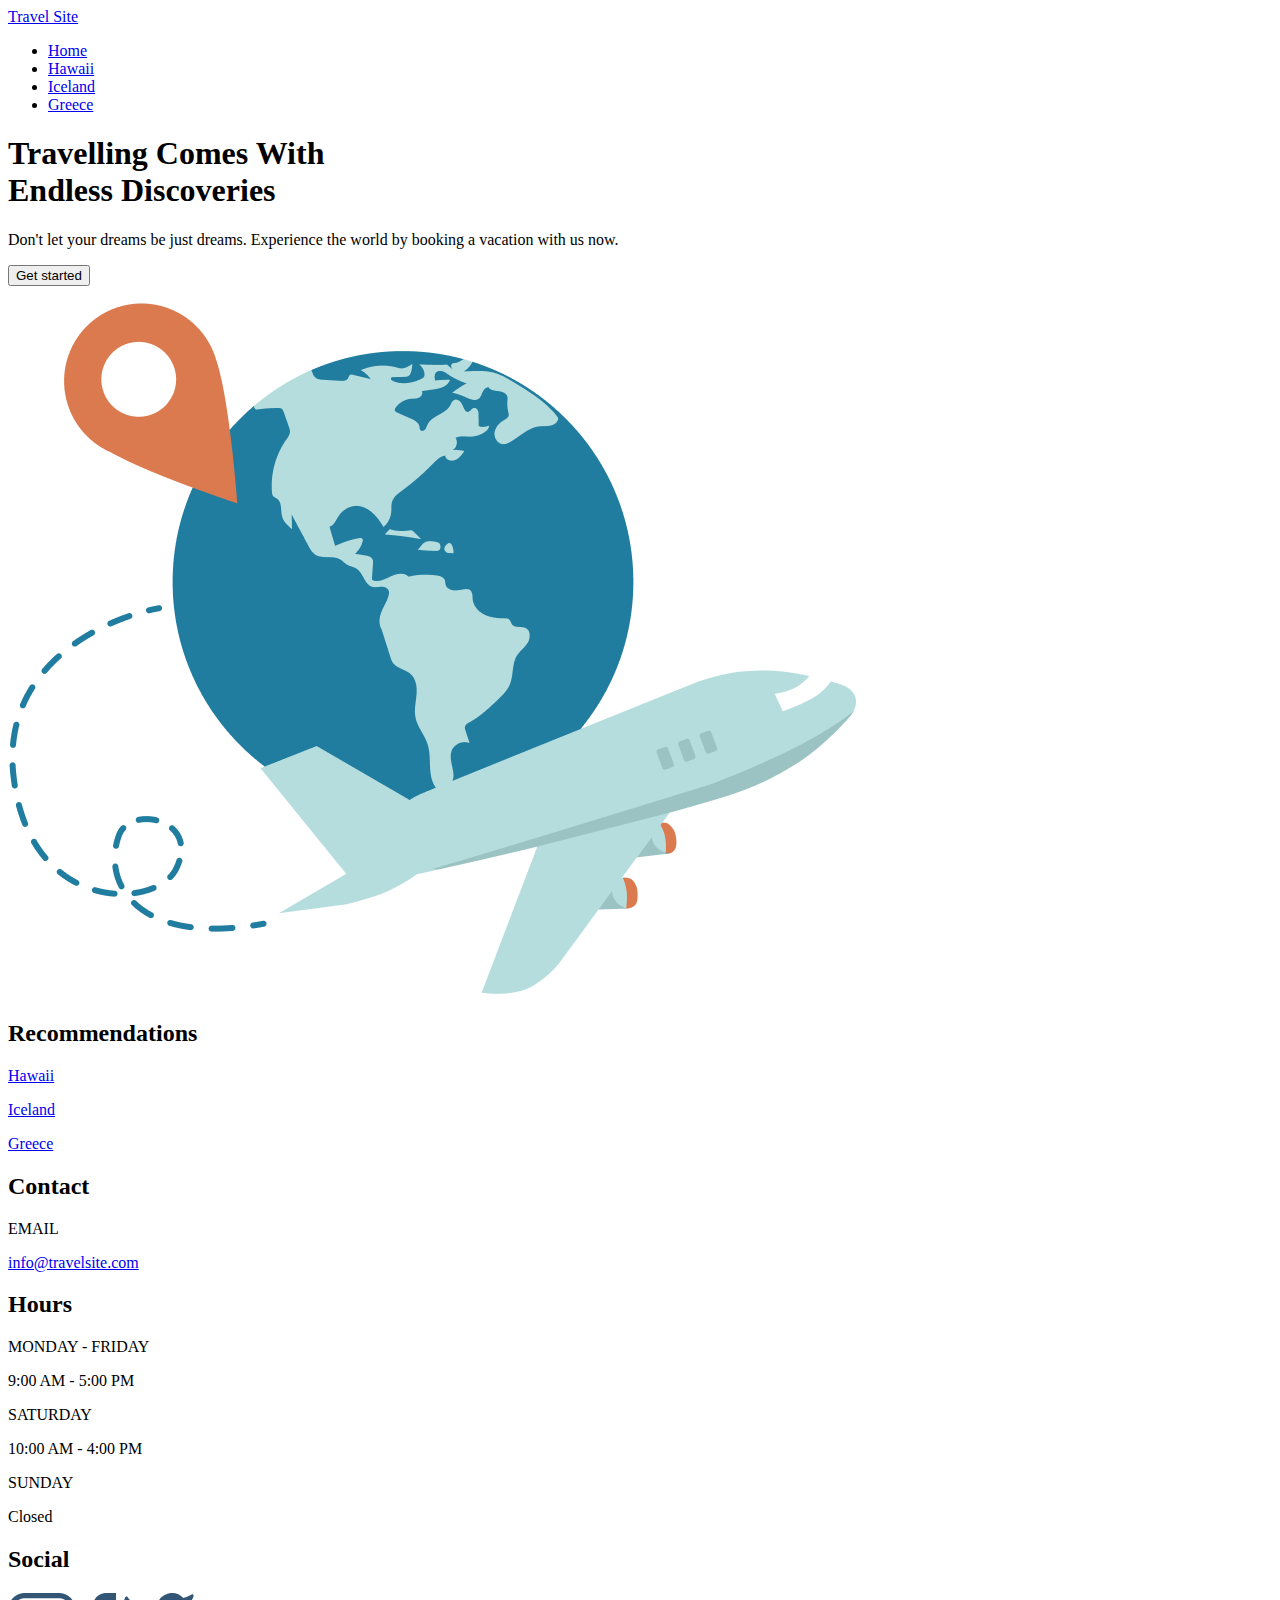
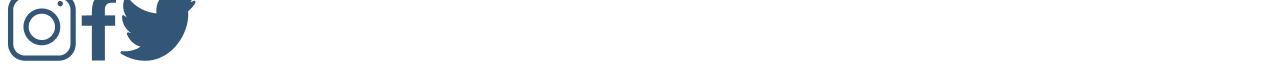
==== index.html @ d043640d "Add files via upload" ====
<!DOCTYPE html>
<html lang="en">
<head>
    <meta charset="UTF-8">
    <meta http-equiv="X-UA-Compatible" content="IE=edge">
    <meta name="viewport" content="width=device-width, initial-scale=1.0">
    <title>TravelSite - Home</title>
    <link rel="stylesheet" href="./CSS/main.css">
    <link rel="icon" type="image/png" href="./Assets/Icons/icon-airport.png">
</head>
<body>
    <header>
        <!-- navigation bar section -->
        <div class="navigation-bar">
            <a href="#" class="navigation-bar__logo">Travel Site</a>
            <nav class="navigation-bar__links">
                <ul class="navigation-link">
                    <li><a href="#" class="navigation-link__item" id="home__page">Home</a></li>
                    <li><a href="./pages/hawaii.html" class="navigation-link__item" id="Hawaii__page">Hawaii</a></li>
                    <li><a href="./pages/iceland.html" class="navigation-link__item" id="Iceland__page">Iceland</a></li>
                    <li><a href="./pages/greece.html" class="navigation-link__item" id="Greece__page">Greece</a></li>    
                </ul>
            </nav>
        </div>
        
        <!-- hero section -->
        <div class="header-hero">
            <div class="header-hero__menu">
                <h1 class="header-hero__title" id="hero_title">Travelling Comes With <br> Endless Discoveries</h1>
                <p class="header-hero__description">Don't let your dreams be just dreams. Experience the world by booking a vacation with us now. </p>
                <a href="./pages/get-started.html">
                    <button class="header-hero__button" type="button">Get started</button>
                </a>
            </div>
            <img src="./assets/images/hero.png" alt="image-hero" class="header-hero__image">
        </div>
    </header>

    <!-- main sections - destinations cards -->
    <main class="main-destinations">
        <h2 class="destinations__title">Recommendations</h2>
        <div class="destinations__items">
            <a href="./pages/hawaii.html" class="destinations__cards hawaii__card"><p class="destinations__name">Hawaii</p></a>
            <a href="./pages/iceland.html" class="destinations__cards iceland__card"><p class="destinations__name">Iceland</p></a>
            <a href="./pages/greece.html" class="destinations__cards greece__card"><p class="destinations__name">Greece</p></a>
        </div>
    </main>

    <!-- footer settings -->
    <footer class="footer-section">
        <div class="footer-section__cards">
            <div class="footer-section__item">
                <h2 class="footer-section-item__name">Contact</h2>
                <div>
                  <p class="footer-section-item__option">EMAIL</p>
                  <a href="mailto:info@travelsite.com" class="footer-section-item__info footer-section-item__email">info@travelsite.com</a>
                </div>
            </div>
            <div class="footer-section__item">
                <h2 class="footer-section-item__name">Hours</h2>
                <div>
                  <p class="footer-section-item__option">MONDAY - FRIDAY</p>
                  <p class="footer-section-item__info">9:00 AM - 5:00 PM</p> 
                </div>
            </div>
            <div class="footer-section__item">
                <p class="footer-section-item__option">SATURDAY</p>
                <p class="footer-section-item__info">10:00 AM - 4:00 PM</p> 
            </div>
            <div class="footer-section__item">
                <p class="footer-section-item__option">SUNDAY</p>
                <p class="footer-section-item__info">Closed</p> 
            </div>
            <div class="footer-section__item social__section">
                <h2 class="footer-section-item__name">Social</h2>
                <div>
                  <a href="https://www.instagram.com/"><img src="./assets/icons/icon-instagram.png" alt="instagram" class="social_button"></a>                
                  <a href="https://www.facebook.com/"><img src="./assets/icons/icon-facebook.png" alt="facebook" class="social_button"></a>
                  <a href="https://www.twitter.com/"><img src="./assets/icons/icon-twitter.png" alt="twitter" class="social_button"></a>
                </div>
            </div>
        </div>
    </footer>
</body>
</html>
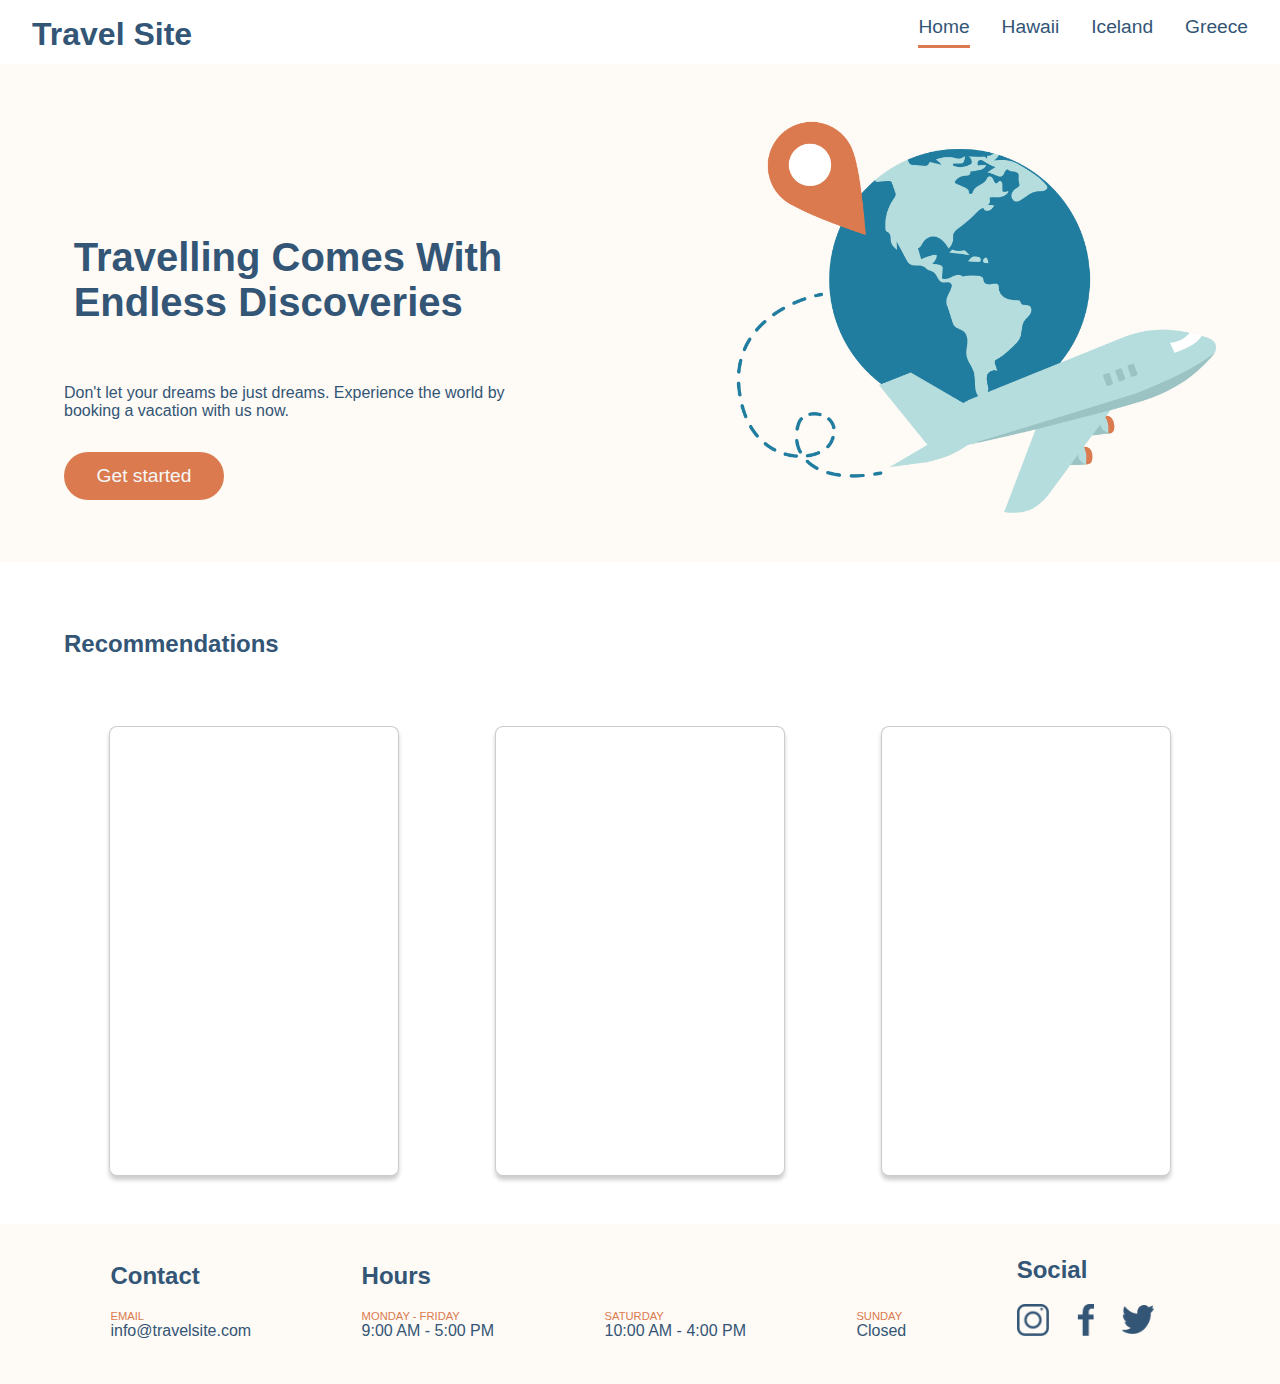
==== commit 0f5d595b: "Update index.html" ====
--- a/index.html
+++ b/index.html
@@ -5,7 +5,7 @@
     <meta http-equiv="X-UA-Compatible" content="IE=edge">
     <meta name="viewport" content="width=device-width, initial-scale=1.0">
     <title>TravelSite - Home</title>
-    <link rel="stylesheet" href="./CSS/main.css">
+    <link rel="stylesheet" href="./css/main.css">
     <link rel="icon" type="image/png" href="./Assets/Icons/icon-airport.png">
 </head>
 <body>
@@ -82,4 +82,4 @@
         </div>
     </footer>
 </body>
-</html>+</html>
--- a/css/main.css
+++ b/css/main.css
@@ -0,0 +1,303 @@
+/* body settings */
+body {
+    margin: 0;
+    font-family: Verdana, Arial, sans-serif;
+}
+/* navigation bar settings */
+.navigation-bar {
+    background-color: #FFFFFF;
+    display: flex;
+    justify-content: space-between;
+    width: 100vw;
+    position: fixed;
+    top: 0;
+    left: 0;
+    height: 4rem;
+}
+.navigation-link {
+    display: flex;
+    justify-content: flex-end;
+    list-style: none;
+}
+.navigation-link__item {
+    text-decoration: none;
+    margin-right: 2rem;
+    color: #335576;
+    text-align: center;
+    padding-bottom: 0.5rem;
+    font-size: 1.2rem;
+}
+.navigation-bar__logo {
+    text-decoration: none;
+    color: #335576;
+    padding-top: 1rem;
+    padding-left: 2rem;
+    font-size: 2rem;
+    font-weight: 800;   
+}
+/* current page underline */
+#home__page {
+    border-bottom: 3px solid #DB7A4E;
+}
+/* hover settings */
+.navigation-link__item:hover {
+    border-bottom: 3px solid #DB7A4E;
+    color: #DB7A4E;
+}
+/* hero settings */
+.header-hero {
+    margin-top: 4rem;
+    display: flex;
+    justify-content: space-between;
+    padding-top: 3rem;
+    padding-bottom: 3rem;
+    padding-left: 5vw;
+    background-color: #FEFAF5;
+}
+.header-hero__image {
+    width: 30rem;
+    padding-right: 5vw;
+    object-fit:scale-down;
+}
+/* hero menu settings */
+.header-hero__menu {
+    display:block;
+    justify-items: center;
+    width: 35vw;
+}
+.header-hero__title {
+    padding-top: 6rem;
+    color: #335576;
+    font-size: 2.5rem;
+}
+.header-hero__description {
+    color: #335576;
+    font-size: 1rem;
+    padding-top: 2rem;
+    padding-bottom: 2rem;
+}
+button {
+    width: 10rem;
+    height: 3rem;
+    background-color: #DB7A4E;
+    color:#F7F7F7;
+    font-size: 1.2rem;
+    font-weight: 100;
+    border: none;
+    cursor: pointer;
+    text-decoration:none;
+    border-radius: 1.5rem;
+}
+
+/* main settings */
+.main-destinations {
+    height: fit-content;
+}
+.destinations__cards {
+    text-align: end;   
+    width: 18rem;
+    height: 28rem;
+    overflow: hidden;
+    margin: 3rem;
+    border-radius: 0.5rem;
+    border: 1px solid rgba(0, 0, 0, 0.2);
+    box-shadow: 0 4px 4px rgba(0, 0, 0, 0.2);
+    color: #FFFFFF;
+    text-decoration: none;
+    font-size: 2rem;
+}
+/* hover cards settings */
+.destinations__cards:hover {
+    transform: scale(1.1);
+    transition: all 0.3s;
+    outline: 5px solid #DB7A4E;
+    border-color: #DB7A4E;
+}
+.destinations__cards:not(:hover) {
+    transition: all 0.3s;
+  }
+.destinations__name {
+    padding-top: 24rem;
+    padding-right: 1.5rem;
+}
+.hawaii__card {
+    background-image: url(../Assets/Images/hawaii.jpg);
+    background-size: cover;
+}
+.iceland__card {
+    background-image: url(../Assets/Images/iceland.jpg);
+    background-size: cover;
+}
+.greece__card {
+    background-image: url(../Assets/Images/greece.jpg);
+    background-size: cover;
+}
+.destinations__items {
+    display: flex;
+    justify-content: center;
+    flex-wrap: wrap;
+}
+.destinations__title {
+    padding-left: 5vw;
+    padding-top: 3rem;
+    color: #335576;
+}
+
+/* footer settings */
+.footer-section {
+    height: 10rem;
+    background-color: #FEFAF5;
+}
+.footer-section__cards {
+    display: flex;
+    justify-content: space-evenly;
+    align-items: end;
+}
+.social_button {
+    width: 2rem;
+    height: 2rem;
+    object-fit:scale-down;
+    padding-right: 1rem;
+}
+.social__section {
+    padding-bottom: 0;
+}
+.footer-section__item {
+    display: block;
+    justify-content: space-between;
+}
+.footer-section-item__name {
+    margin-top: 0;
+    padding-top: 2rem;
+    color: #335576;
+    align-items: start;
+}
+.footer-section-item__option{
+    color: #DB7A4E;
+    font-size: 0.7rem;
+}
+.footer-section-item__info {
+    display: block;
+    text-decoration: none;
+    color: #335576;
+    font-size: 1rem;
+}
+p {
+    margin-bottom: 0;
+    margin-top: 0;
+    padding-top: 0;
+}
+
+
+/* mobile settings */
+@media (max-width: 480px) {
+    .navigation-link__item {
+        padding-bottom: 0.5rem;
+        font-size: 0.8rem;
+        margin-right: 0.4rem;
+    }
+    .navigation-link {
+        padding-left: 0;
+        margin-left: 0;
+    }
+    .navigation-bar__logo {
+        padding-top: 1rem;
+        padding-left: 0.5rem;
+        font-size: 1.5rem;
+        font-weight: 800;   
+    }
+    .navigation-bar {
+        height: 4rem;
+    }
+    .header-hero {
+        margin-top: 6rem;
+        display: block;
+        justify-content: center;
+        align-items: center;
+        text-align: center;
+        margin: 1rem auto;
+        background-color: #FEFAF5;
+    }
+    .header-hero__image {
+        width: 70vw;
+        padding: 5vw;
+        object-fit:scale-down;
+    }
+    .header-hero__menu {
+        display:block;
+        justify-items: center;
+        width: 90vw;
+        flex-wrap: wrap;
+    }
+    .header-hero__title {
+        padding-top: 4rem;
+        font-size: 2rem;
+    }
+    .footer-section {
+        height: 6rem;
+    }
+    .footer-section__item {
+        display: block;
+        justify-content: space-between;
+        align-items: center;
+    }
+    .footer-section__cards {
+        display: flex;
+        justify-content: space-evenly;
+        align-items: end;
+    }
+    .social_button {
+        width: 0.7rem;
+        height: 0.7rem;
+        object-fit:scale-down;
+        padding-right: 0.5rem;
+    }
+    .social__section {
+        padding-bottom: 0;
+    }
+    .footer-section-item__name {
+        font-size: 0.7rem;
+        margin-top: 0;
+        color: #335576;
+
+    }
+    .footer-section-item__option{
+        color: #DB7A4E;
+        font-size: 0.4rem;
+    }
+    .footer-section-item__info {
+        font-size: 0.3rem;
+        margin-bottom: 0;
+    }
+    p {
+        margin-bottom: 0;
+        margin-top: 0;
+        padding-top: 0;
+    }
+}
+
+/* tablet settings */
+@media ((min-width: 481px) and (max-width: 1024px)){
+    .header-hero__image {
+        width: 50vw;
+        padding: 3vw;
+        object-fit:scale-down;
+    }
+    .navigation-bar {
+        height: 4rem;
+    }
+    .navigation-link__item {
+        padding-bottom: 0;
+        font-size: 1rem;
+        padding-right: 0.5rem;
+    }
+    .navigation-bar__logo {
+        padding-top: 1rem;
+        padding-left: 1rem;
+        font-size: 1.2rem;
+        font-weight: 800;   
+    }
+    .footer-section-item__info {
+        font-size: 0.7rem;
+    }
+}